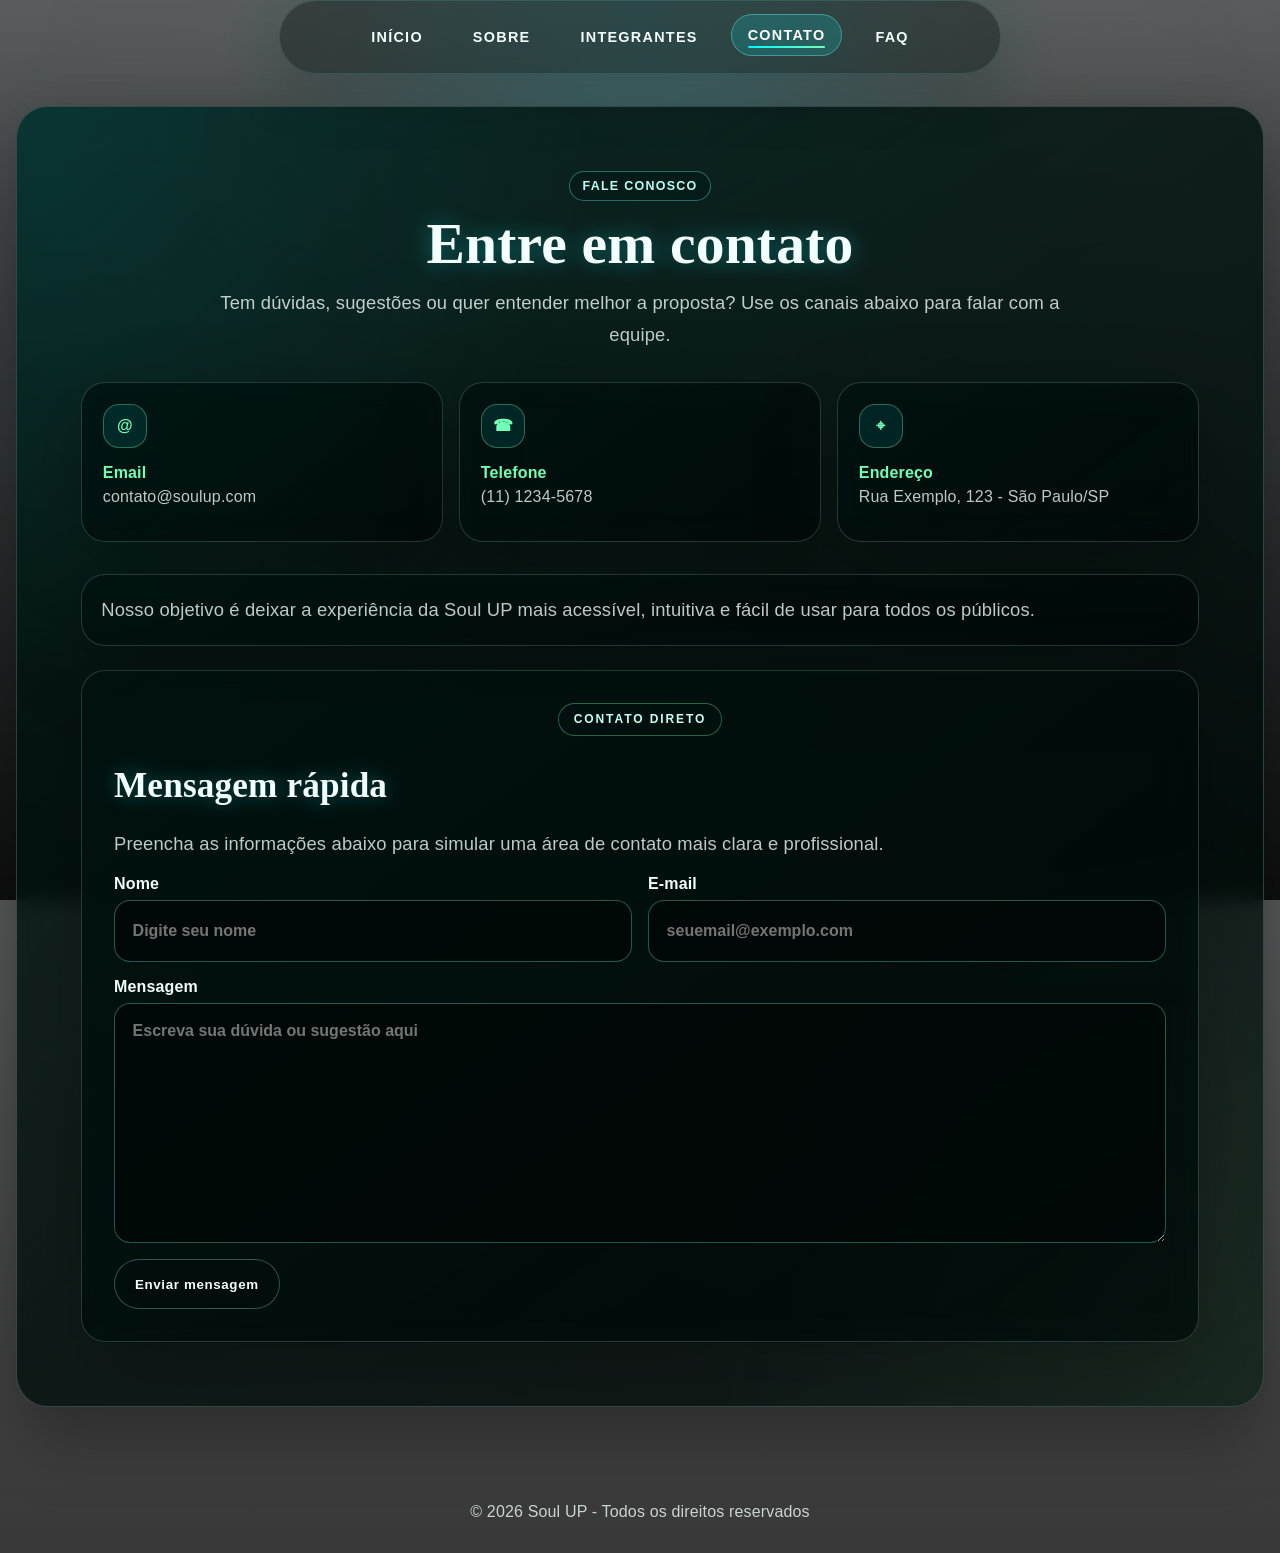
==== pages/contato.html @ 95132d2b "feat: Projeto atualizado com correções no style.css, apagando conflitos e codigos sem funcionalidade" ====
<!DOCTYPE html>
<html lang="pt-BR">
<head>
    <meta charset="UTF-8">
    <meta name="viewport" content="width=device-width, initial-scale=1.0">
    <title>Contato | Soul UP</title>
    <link rel="stylesheet" href="../css/style.css">
</head>
<body>
    <div class="layer-blur"></div>

    <div class="conteiner">
        <header>
            <button class="menu-toggle" type="button" aria-label="Abrir menu" aria-expanded="false" aria-controls="menu-principal">
                <span></span>
                <span></span>
                <span></span>
            </button>
            <nav class="main-menu" id="menu-principal" aria-label="Menu principal">
                <a href="../index.html">INÍCIO</a>
                <a href="sobre.html">SOBRE</a>
                <a href="integrantes.html">INTEGRANTES</a>
                <a href="contato.html" class="active">CONTATO</a>
                <a href="faq.html">FAQ</a>
            </nav>
        </header>

        <main class="contato page-content">
            <section class="page-hero">
                <span class="page-tag">Fale conosco</span>
                <h1>Entre em contato</h1>
                <p>Tem dúvidas, sugestões ou quer entender melhor a proposta? Use os canais abaixo para falar com a equipe.</p>
            </section>

            <ul class="contato-lista" aria-label="Canais de contato">
                <li><span class="contact-icon">@</span><strong>Email</strong><a href="mailto:contato@soulup.com">contato@soulup.com</a></li>
                <li><span class="contact-icon">☎</span><strong>Telefone</strong><a href="tel:+551112345678">(11) 1234-5678</a></li>
                <li><span class="contact-icon">⌖</span><strong>Endereço</strong><span>Rua Exemplo, 123 - São Paulo/SP</span></li>
            </ul>

            <div class="cta-box">
                <p>Nosso objetivo é deixar a experiência da Soul UP mais acessível, intuitiva e fácil de usar para todos os públicos.</p>
            </div>

            <form class="contact-form" action="#" method="post">
                <span class="form-tag">Contato direto</span>
                <h2>Mensagem rápida</h2>
                <p class="form-helper">Preencha as informações abaixo para simular uma área de contato mais clara e profissional.</p>
                <div class="form-grid">
                    <label class="form-field">
                        Nome
                        <input type="text" name="nome" placeholder="Digite seu nome">
                    </label>

                    <label class="form-field">
                        E-mail
                        <input type="email" name="email" placeholder="seuemail@exemplo.com">
                    </label>

                    <label class="form-field form-field--full">
                        Mensagem
                        <textarea name="mensagem" placeholder="Escreva sua dúvida ou sugestão aqui"></textarea>
                    </label>
                </div>
                <button class="form-button" type="button">Enviar mensagem</button>
            </form>
        </main>

        <footer>
            <p>© 2026 Soul UP - Todos os direitos reservados</p>
        </footer>
    </div>

    <script src="../js/menu.js"></script>
    <script src="../js/effects.js"></script>
</body>
</html>
---- css/style.css ----
/* =========================================================
Responsável por layout global, menu, home e páginas internas.
========================================================= */

* {
    margin: 0;
    padding: 0;
    box-sizing: border-box;
}

:root {
    --bg-dark: #00140f;
    --surface-strong: rgba(0, 12, 10, 0.82);
    --surface-card: rgba(0, 18, 16, 0.76);
    --surface-soft: rgba(0, 20, 18, 0.58);
    --surface-hover: rgba(0, 247, 255, 0.11);
    --primary: #00f7ff;
    --primary-soft: rgba(0, 247, 255, 0.16);
    --green: #72ffb6;
    --text: #f2fffc;
    --text-muted: rgba(242, 255, 252, 0.78);
    --border: rgba(111, 255, 240, 0.36);
    --line-soft: rgba(196, 255, 246, 0.18);
    --line-strong: rgba(114, 255, 182, 0.48);
    --shadow: 0 24px 70px rgba(0, 0, 0, 0.34);
    --radius-xl: 32px;
    --radius-lg: 24px;
    --radius-md: 18px;
    --title-font: 'Didot', 'Bodoni 72', 'Bodoni MT', 'Times New Roman', serif;
    --base-font: Arial, Helvetica, sans-serif;
}

html {
    scroll-behavior: smooth;
}

body {
    min-height: 100vh;
    overflow-x: hidden;
    font-family: var(--base-font);
    letter-spacing: 0.01em;
    color: var(--primary);
    background:
        linear-gradient(rgba(0, 6, 8, 0.48), rgba(0, 0, 0, 0.78)),
        url('../image/fundo.gif') center center / cover fixed no-repeat;
}

body::before,
body::after,
.layer-blur {
    content: '';
    position: fixed;
    inset: 0;
    pointer-events: none;
}

body::before {
    z-index: -2;
    opacity: 0.24;
    background:
        radial-gradient(circle at 20% 20%, rgba(0, 247, 255, 0.08), transparent 35%),
        radial-gradient(circle at 80% 10%, rgba(114, 255, 182, 0.08), transparent 30%),
        url('../image/fundo02.gif') center bottom / cover no-repeat;
    animation: backgroundFloat 12s ease-in-out infinite;
}

body::after {
    z-index: -1;
    background:
        linear-gradient(to bottom, rgba(0, 0, 0, 0.32), rgba(0, 10, 8, 0.58) 52%, rgba(0, 0, 0, 0.84)),
        radial-gradient(circle at 50% 0%, rgba(0, 247, 255, 0.16), transparent 38%);
}

.layer-blur {
    z-index: 0;
    background: radial-gradient(circle at 50% 18%, rgba(0, 247, 255, 0.08), transparent 38%);
}

img {
    max-width: 100%;
    display: block;
}

a {
    color: inherit;
}

button,
a,
summary,
input,
textarea {
    -webkit-tap-highlight-color: transparent;
}

*:focus-visible {
    outline: 3px solid rgba(114, 255, 182, 0.38);
    outline-offset: 3px;
}

.container,
.conteiner {
    position: relative;
    z-index: 1;
    width: 100%;
    min-height: 100vh;
    margin: 0 auto;
}

main,
section,
footer {
    position: relative;
    z-index: 1;
}

/* ===================== Menu ===================== */
header {
    position: sticky;
    top: 0;
    z-index: 1000;
    width: min(1180px, calc(100% - 2rem));
    margin: 0 auto;
    padding: 1rem 0;
    display: flex;
    align-items: center;
    justify-content: center;
    backdrop-filter: blur(14px);
}

header::before {
    content: '';
    position: absolute;
    inset: 0;
    left: 50%;
    width: min(720px, 100%);
    transform: translateX(-50%);
    border: 1px solid rgba(111, 255, 240, 0.12);
    border-radius: 999px;
    background: rgba(0, 9, 8, 0.36);
    box-shadow: 0 18px 60px rgba(0, 0, 0, 0.18);
    pointer-events: none;
}

.logo {
    display: none;
}

.main-menu {
    position: relative;
    z-index: 2;
    display: flex;
    align-items: center;
    justify-content: center;
    gap: 1rem;
}

.main-menu a {
    position: relative;
    padding: 0.75rem 1rem;
    border: 1px solid transparent;
    border-radius: 999px;
    color: var(--text);
    font-size: 0.9rem;
    font-weight: 800;
    letter-spacing: 0.08rem;
    text-decoration: none;
    transition: color 0.2s ease, border-color 0.2s ease, background 0.2s ease, transform 0.2s ease;
}

.main-menu a::after {
    content: '';
    position: absolute;
    left: 1rem;
    right: 1rem;
    bottom: 0.42rem;
    height: 2px;
    border-radius: 999px;
    background: linear-gradient(90deg, var(--primary), var(--green));
    opacity: 0;
    transform: scaleX(0.35);
    transition: opacity 0.2s ease, transform 0.2s ease;
}

.main-menu a:hover,
.main-menu a:focus-visible,
.main-menu a.active {
    color: #fff;
    border-color: var(--border);
    background: var(--primary-soft);
    transform: translateY(-2px);
    outline: none;
}

.main-menu a:hover::after,
.main-menu a:focus-visible::after,
.main-menu a.active::after {
    opacity: 1;
    transform: scaleX(1);
}

.menu-toggle {
    display: none;
    width: 46px;
    height: 46px;
    border: 1px solid var(--border);
    border-radius: 14px;
    background: rgba(0, 18, 16, 0.86);
    color: var(--text);
    cursor: pointer;
    align-items: center;
    justify-content: center;
    flex-direction: column;
    gap: 6px;
    box-shadow: 0 0 20px rgba(0, 247, 255, 0.18);
    touch-action: manipulation;
}

.menu-toggle span {
    width: 22px;
    height: 2px;
    display: block;
    border-radius: 999px;
    background: var(--text);
    transition: transform 0.2s ease, opacity 0.2s ease;
}

.menu-toggle.is-active span:nth-child(1) {
    transform: translateY(8px) rotate(45deg);
}

.menu-toggle.is-active span:nth-child(2) {
    opacity: 0;
}

.menu-toggle.is-active span:nth-child(3) {
    transform: translateY(-8px) rotate(-45deg);
}

/* ===================== Home / Hero ===================== */
.banner {
    min-height: calc(100vh - 72px);
    padding: clamp(3rem, 7vw, 6rem) 1rem;
    display: flex;
    align-items: center;
    justify-content: center;
    position: relative;
    overflow: hidden;
    text-align: center;
}

.banner::before {
    content: '';
    position: absolute;
    inset: 0;
    z-index: -1;
    background-image:
        linear-gradient(rgba(0, 0, 0, 0.16), rgba(0, 10, 8, 0.38)),
        url('../image/fundo.gif');
    background-size: cover;
    background-position: center calc(50% + var(--bg-parallax, 0px));
    filter: saturate(1.08) contrast(1.04);
    mask-image: url('../image/fundo02.gif');
    mask-size: cover;
    mask-position: center;
}

.banner::after {
    content: '';
    position: absolute;
    inset: 0;
    z-index: 0;
    background:
        linear-gradient(to top, rgba(0, 0, 0, 0.62), transparent 44%),
        radial-gradient(circle at center, rgba(0, 247, 255, 0.08), transparent 34%);
    pointer-events: none;
}

.hero-content {
    position: relative;
    z-index: 2;
    width: min(1080px, 100%);
    margin: 0 auto;
    padding: 0 1rem;
    transform: translate3d(0, var(--title-parallax, 0px), 0);
    transition: transform 0.12s linear;
}

.hero-eyebrow,
.card-kicker,
.form-tag {
    display: inline-flex;
    align-items: center;
    justify-content: center;
    width: fit-content;
    margin: 0 auto 1rem;
    padding: 0.55rem 0.9rem;
    border: 1px solid rgba(114, 255, 182, 0.35);
    border-radius: 999px;
    background: rgba(0, 18, 16, 0.68);
    color: #c8fff7;
    font-size: 0.75rem;
    font-weight: 800;
    letter-spacing: 0.12rem;
    text-transform: uppercase;
}

.banner .title {
    font-family: var(--title-font);
    font-size: clamp(3.2rem, 11vw, 8rem);
    line-height: 0.95;
    letter-spacing: 0.04rem;
    color: var(--primary);
    text-shadow: 0 0 14px rgba(0, 247, 255, 0.5), 0 0 42px rgba(0, 247, 255, 0.22);
    animation: titleFloat 4.5s ease-in-out infinite, titleGlow 2.8s ease-in-out infinite alternate, titlePulse 6s ease-in-out infinite;
    will-change: transform, text-shadow;
}

.subtitle {
    margin-top: 0.9rem;
    color: var(--primary);
    font-size: clamp(1rem, 2.5vw, 1.55rem);
    text-shadow: 0 0 16px rgba(0, 247, 255, 0.38);
}

.hero-description {
    width: min(720px, 100%);
    margin: 1.15rem auto 0;
    color: rgba(242, 255, 252, 0.86);
    font-size: clamp(1rem, 2vw, 1.18rem);
    line-height: 1.75;
    text-shadow: 0 0 18px rgba(0, 0, 0, 0.45);
}

.hero-actions {
    display: flex;
    justify-content: center;
    flex-wrap: wrap;
    gap: 0.9rem;
    margin-top: 1.7rem;
}

.btn-primary,
.btn-secondary,
.form-button {
    display: inline-flex;
    align-items: center;
    justify-content: center;
    min-height: 48px;
    padding: 0.9rem 1.25rem;
    border-radius: 999px;
    font-weight: 900;
    text-decoration: none;
    letter-spacing: 0.04rem;
    cursor: pointer;
    transition: transform 0.2s ease, box-shadow 0.2s ease, border-color 0.2s ease, background 0.2s ease;
}

.btn-primary {
    border: 1px solid rgba(114, 255, 182, 0.66);
    background: linear-gradient(135deg, rgba(0, 247, 255, 0.92), rgba(114, 255, 182, 0.92));
    color: #00100d;
    box-shadow: 0 18px 48px rgba(0, 247, 255, 0.22);
}

.btn-secondary,
.form-button {
    border: 1px solid rgba(196, 255, 246, 0.28);
    background: rgba(0, 16, 14, 0.62);
    color: var(--text);
}

.btn-primary:hover,
.btn-secondary:hover,
.form-button:hover,
.btn-primary:focus-visible,
.btn-secondary:focus-visible,
.form-button:focus-visible {
    transform: translateY(-3px);
    box-shadow: 0 22px 58px rgba(0, 247, 255, 0.24);
    outline: none;
}

.hero-glass-card {
    position: absolute;
    right: clamp(1rem, 5vw, 5rem);
    bottom: clamp(2rem, 8vw, 6rem);
    z-index: 2;
    width: min(300px, calc(100% - 2rem));
    padding: 1.25rem;
    border: 1px solid rgba(111, 255, 240, 0.22);
    border-radius: var(--radius-lg);
    background: rgba(0, 12, 10, 0.58);
    box-shadow: var(--shadow);
    backdrop-filter: blur(14px);
    text-align: left;
}

.hero-glass-card .card-kicker {
    margin: 0 0 0.8rem;
}

.hero-glass-card strong {
    display: block;
    color: var(--green);
    font-size: clamp(2rem, 4vw, 3rem);
    line-height: 1;
}

.hero-glass-card p {
    margin-top: 0.7rem;
    color: var(--text-muted);
    line-height: 1.55;
}

.experience-strip {
    width: min(1180px, calc(100% - 2rem));
    margin: -3.5rem auto 5rem;
    display: grid;
    grid-template-columns: repeat(3, minmax(0, 1fr));
    gap: 1rem;
    position: relative;
    z-index: 3;
}

.experience-card,
.info-card,
.faq-item,
.contact-form,
.contato-lista li,
.cta-box,
.journey-panel {
    border: 1px solid var(--line-soft);
    border-radius: var(--radius-lg);
    background: linear-gradient(145deg, rgba(0, 18, 16, 0.76), rgba(0, 8, 7, 0.62));
    box-shadow: 0 24px 80px rgba(0, 0, 0, 0.28);
    backdrop-filter: blur(16px);
}

.experience-card,
.info-card,
.faq-item,
.contato-lista li {
    transition: transform 0.22s ease, border-color 0.22s ease, box-shadow 0.22s ease;
}

.experience-card {
    min-height: 190px;
    padding: clamp(1.25rem, 2.5vw, 2rem);
}

.experience-card:hover,
.info-card:hover,
.faq-item:hover,
.contato-lista li:hover {
    transform: translateY(-6px);
    border-color: var(--line-strong);
    box-shadow: 0 30px 90px rgba(0, 247, 255, 0.13);
}

.experience-icon,
.info-icon,
.contact-icon {
    display: inline-flex;
    align-items: center;
    justify-content: center;
    width: 44px;
    height: 44px;
    margin-bottom: 1rem;
    border: 1px solid rgba(114, 255, 182, 0.34);
    border-radius: 16px;
    background: rgba(0, 247, 255, 0.09);
    color: var(--green);
    font-weight: 900;
}

.experience-card h2,
.info-card h3,
.faq-item h3,
.faq-item summary {
    margin-bottom: 0.55rem;
    color: #dffff9;
}

.experience-card p,
.info-card p,
.faq-item p {
    color: var(--text-muted);
    font-size: 1.02rem;
    line-height: 1.65;
}

/* ===================== Páginas internas ===================== */
.page-content {
    position: relative;
    overflow: hidden;
    width: min(1260px, calc(100% - 2rem));
    min-height: 68vh;
    margin: 2rem auto 4rem;
    padding: clamp(2rem, 5vw, 4.2rem);
    border: 1px solid rgba(196, 255, 246, 0.2);
    border-radius: var(--radius-xl);
    background: linear-gradient(145deg, rgba(0, 24, 20, 0.86), rgba(0, 8, 5, 0.72));
    box-shadow: var(--shadow);
    backdrop-filter: blur(10px);
}

.page-content::before {
    content: '';
    position: absolute;
    inset: 0;
    background:
        radial-gradient(circle at top left, rgba(0, 247, 255, 0.1), transparent 32%),
        radial-gradient(circle at bottom right, rgba(114, 255, 182, 0.08), transparent 32%);
    pointer-events: none;
}

.page-content > * {
    position: relative;
    z-index: 1;
}

.page-hero {
    width: min(850px, 100%);
    margin: 0 auto 2rem;
    text-align: center;
}

.page-tag {
    display: inline-block;
    margin-bottom: 0.8rem;
    padding: 0.45rem 0.8rem;
    border: 1px solid var(--border);
    border-radius: 999px;
    color: #bafff7;
    background: rgba(0, 25, 22, 0.58);
    font-size: 0.78rem;
    font-weight: 800;
    letter-spacing: 0.08rem;
    text-transform: uppercase;
}

.page-hero h1,
.page-hero h2,
.sobre h2,
.contato h2,
.faq h2 {
    margin-bottom: 0.8rem;
    font-family: var(--title-font);
    color: var(--text);
    font-size: clamp(2rem, 5vw, 3.6rem);
    line-height: 1.05;
    text-shadow: 0 0 22px rgba(0, 247, 255, 0.35);
    animation: titleGlow 3s ease-in-out infinite alternate;
}

.page-hero p,
.contato p,
.sobre p,
.sobre li {
    color: var(--text-muted);
    font-size: clamp(1rem, 1.6vw, 1.15rem);
    line-height: 1.7;
}

.info-grid {
    display: grid;
    grid-template-columns: repeat(2, minmax(0, 1fr));
    gap: 1rem;
}

.info-card {
    min-height: 190px;
    padding: clamp(1.7rem, 3.5vw, 2.6rem);
}

.info-grid--featured .info-card {
    min-height: 250px;
}

.journey-panel {
    margin-top: 1.2rem;
    padding: clamp(1.4rem, 3vw, 2.4rem);
}

.journey-panel h2 {
    margin-bottom: 1rem;
}

.journey-steps {
    display: grid;
    grid-template-columns: repeat(4, minmax(0, 1fr));
    gap: 1rem;
}

.journey-steps article {
    padding: 1rem;
    border: 1px solid rgba(196, 255, 246, 0.12);
    border-radius: var(--radius-md);
    background: rgba(0, 247, 255, 0.06);
}

.journey-steps strong {
    display: inline-flex;
    align-items: center;
    justify-content: center;
    width: 36px;
    height: 36px;
    margin-bottom: 0.7rem;
    border-radius: 50%;
    background: linear-gradient(135deg, var(--primary), var(--green));
    color: #00100d;
}

.journey-steps span {
    display: block;
    margin-bottom: 0.35rem;
    color: var(--text);
    font-weight: 900;
}

.journey-steps p {
    color: var(--text-muted);
    line-height: 1.55;
}

/* ===================== FAQ ===================== */
.faq-list {
    display: grid;
    gap: 1rem;
}

.faq-item {
    min-height: auto;
    padding: clamp(1.4rem, 3vw, 2rem);
}

.faq-item summary {
    cursor: pointer;
    list-style: none;
    font-size: 1.12rem;
    font-weight: 900;
    display: flex;
    align-items: center;
    justify-content: space-between;
    gap: 1rem;
}

.faq-item summary::-webkit-details-marker {
    display: none;
}

.faq-item summary::after {
    content: '+';
    display: inline-flex;
    align-items: center;
    justify-content: center;
    flex: 0 0 34px;
    width: 34px;
    height: 34px;
    border: 1px solid rgba(114, 255, 182, 0.35);
    border-radius: 50%;
    color: var(--green);
    transition: transform 0.2s ease, background 0.2s ease;
}

.faq-item[open] summary::after {
    content: '−';
    background: rgba(114, 255, 182, 0.12);
    transform: rotate(180deg);
}

.faq-item p {
    margin-top: 0.9rem;
}

/* ===================== Contato ===================== */
.contato-lista {
    display: grid;
    grid-template-columns: repeat(3, minmax(0, 1fr));
    gap: 1rem;
    margin: 2rem 0;
    padding: 0;
    list-style: none;
}

.contato-lista li {
    min-height: 160px;
    margin: 0;
    padding: 1.3rem;
    color: var(--text-muted);
}

.contato-lista strong {
    display: block;
    margin-bottom: 0.4rem;
    color: var(--green);
}

.contato-lista a {
    color: var(--text-muted);
    text-decoration: none;
}

.contato-lista a:hover,
.contato-lista a:focus-visible {
    color: #fff;
    text-decoration: underline;
    outline: none;
}

.cta-box {
    margin-top: 1.5rem;
    padding: 1.2rem;
    color: var(--text);
}

.contact-form {
    display: grid;
    gap: 1rem;
    margin-top: 1.5rem;
    padding: clamp(1.25rem, 3vw, 2rem);
}

.contact-form h2 {
    color: var(--text);
    font-size: clamp(1.5rem, 3vw, 2.2rem);
}

.form-helper {
    margin-top: -0.4rem;
    color: var(--text-muted);
}

.form-grid {
    display: grid;
    grid-template-columns: repeat(2, minmax(0, 1fr));
    gap: 1rem;
}

.form-field {
    display: grid;
    gap: 0.45rem;
    color: var(--text);
    font-weight: 700;
}

.form-field--full {
    grid-column: 1 / -1;
}

.form-field input,
.form-field textarea {
    width: 100%;
    min-height: 62px;
    padding: 1.08rem 1.1rem;
    border: 1px solid rgba(111, 255, 240, 0.32);
    border-radius: 16px;
    background: rgba(0, 6, 5, 0.68);
    color: var(--text);
    font: inherit;
    outline: none;
    transition: border-color 0.2s ease, box-shadow 0.2s ease, transform 0.2s ease;
}

.form-field textarea {
    min-height: 240px;
    resize: vertical;
}

.form-field input:focus,
.form-field textarea:focus {
    border-color: var(--green);
    box-shadow: 0 0 0 4px rgba(114, 255, 182, 0.12);
    transform: translateY(-2px);
}

.form-button {
    justify-self: start;
    min-height: 50px;
}

footer {
    width: min(1180px, calc(100% - 2rem));
    margin: 0 auto;
    padding: 2rem 0;
    color: var(--text-muted);
    text-align: center;
}

/* ===================== Animações ===================== */
@keyframes titleFloat {
    0%, 100% { transform: translateY(0) scale(1); }
    50% { transform: translateY(-8px) scale(1.025); }
}

@keyframes titleGlow {
    from { text-shadow: 0 0 18px rgba(0, 247, 255, 0.45), 0 0 38px rgba(114, 255, 182, 0.12); }
    to { text-shadow: 0 0 30px rgba(0, 247, 255, 0.78), 0 0 78px rgba(114, 255, 182, 0.3); }
}

@keyframes titlePulse {
    0%, 100% { filter: drop-shadow(0 0 0 rgba(0, 247, 255, 0)); }
    50% { filter: drop-shadow(0 0 14px rgba(0, 247, 255, 0.38)); }
}

@keyframes backgroundFloat {
    0%, 100% { transform: scale(1) translateY(0); }
    50% { transform: scale(1.04) translateY(-12px); }
}

/* ===================== Responsivo ===================== */
@media (max-width: 1024px) {
    .experience-strip,
    .journey-steps,
    .info-grid {
        grid-template-columns: repeat(2, minmax(0, 1fr));
    }

    .contato-lista {
        grid-template-columns: 1fr;
    }

    .hero-glass-card {
        position: relative;
        right: auto;
        bottom: auto;
        margin: 2rem auto 0;
    }
}

@media (max-width: 768px) {
    header {
        width: calc(100% - 1.5rem);
        min-height: 72px;
        justify-content: flex-end;
        padding: 0.8rem 0;
    }

    header::before {
        display: none;
    }

    .menu-toggle {
        position: relative;
        z-index: 1002;
        display: inline-flex;
    }

    .main-menu {
        position: fixed;
        top: 76px;
        left: 50%;
        width: min(92vw, 420px);
        max-height: calc(100vh - 96px);
        overflow-y: auto;
        transform: translateX(-50%) translateY(-12px) scale(0.98);
        opacity: 0;
        visibility: hidden;
        pointer-events: none;
        display: flex;
        flex-direction: column;
        align-items: stretch;
        gap: 0.65rem;
        padding: 1rem;
        border: 1px solid var(--border);
        border-radius: 22px;
        background: rgba(0, 15, 14, 0.96);
        box-shadow: 0 22px 70px rgba(0, 0, 0, 0.48), 0 0 26px rgba(0, 247, 255, 0.16);
        backdrop-filter: blur(16px);
        z-index: 1001;
        transition: opacity 0.2s ease, visibility 0.2s ease, transform 0.2s ease;
    }

    .main-menu.is-open,
    body.menu-open .main-menu {
        opacity: 1;
        visibility: visible;
        pointer-events: auto;
        transform: translateX(-50%) translateY(0) scale(1);
    }

    .main-menu a {
        width: 100%;
        padding: 0.95rem 1rem;
        border-radius: 16px;
        text-align: center;
        font-size: 0.95rem;
    }

    body.menu-open {
        overflow: hidden;
    }

    .banner {
        min-height: calc(100vh - 68px);
        padding-top: 2.5rem;
    }

    .hero-eyebrow {
        font-size: 0.68rem;
        letter-spacing: 0.08rem;
    }

    .experience-strip,
    .journey-steps,
    .info-grid,
    .form-grid {
        grid-template-columns: 1fr;
    }

    .experience-strip {
        margin-top: -2rem;
        margin-bottom: 3rem;
    }

    .hero-actions {
        align-items: stretch;
    }

    .btn-primary,
    .btn-secondary {
        width: min(100%, 330px);
    }

    .page-content {
        width: calc(100% - 1.5rem);
        margin-top: 1rem;
        padding: 1.25rem;
        border-radius: 22px;
    }
}

@media (max-width: 480px) {
    .banner .title {
        font-size: 3.6rem;
        line-height: 0.9;
    }

    .hero-description {
        font-size: 0.98rem;
    }

    .hero-glass-card,
    .experience-card,
    .info-card,
    .faq-item,
    .contact-form,
    .journey-panel {
        border-radius: 18px;
    }

    .page-content {
        width: calc(100% - 1rem);
        padding: 1rem;
    }

    .form-button {
        justify-self: stretch;
    }
}
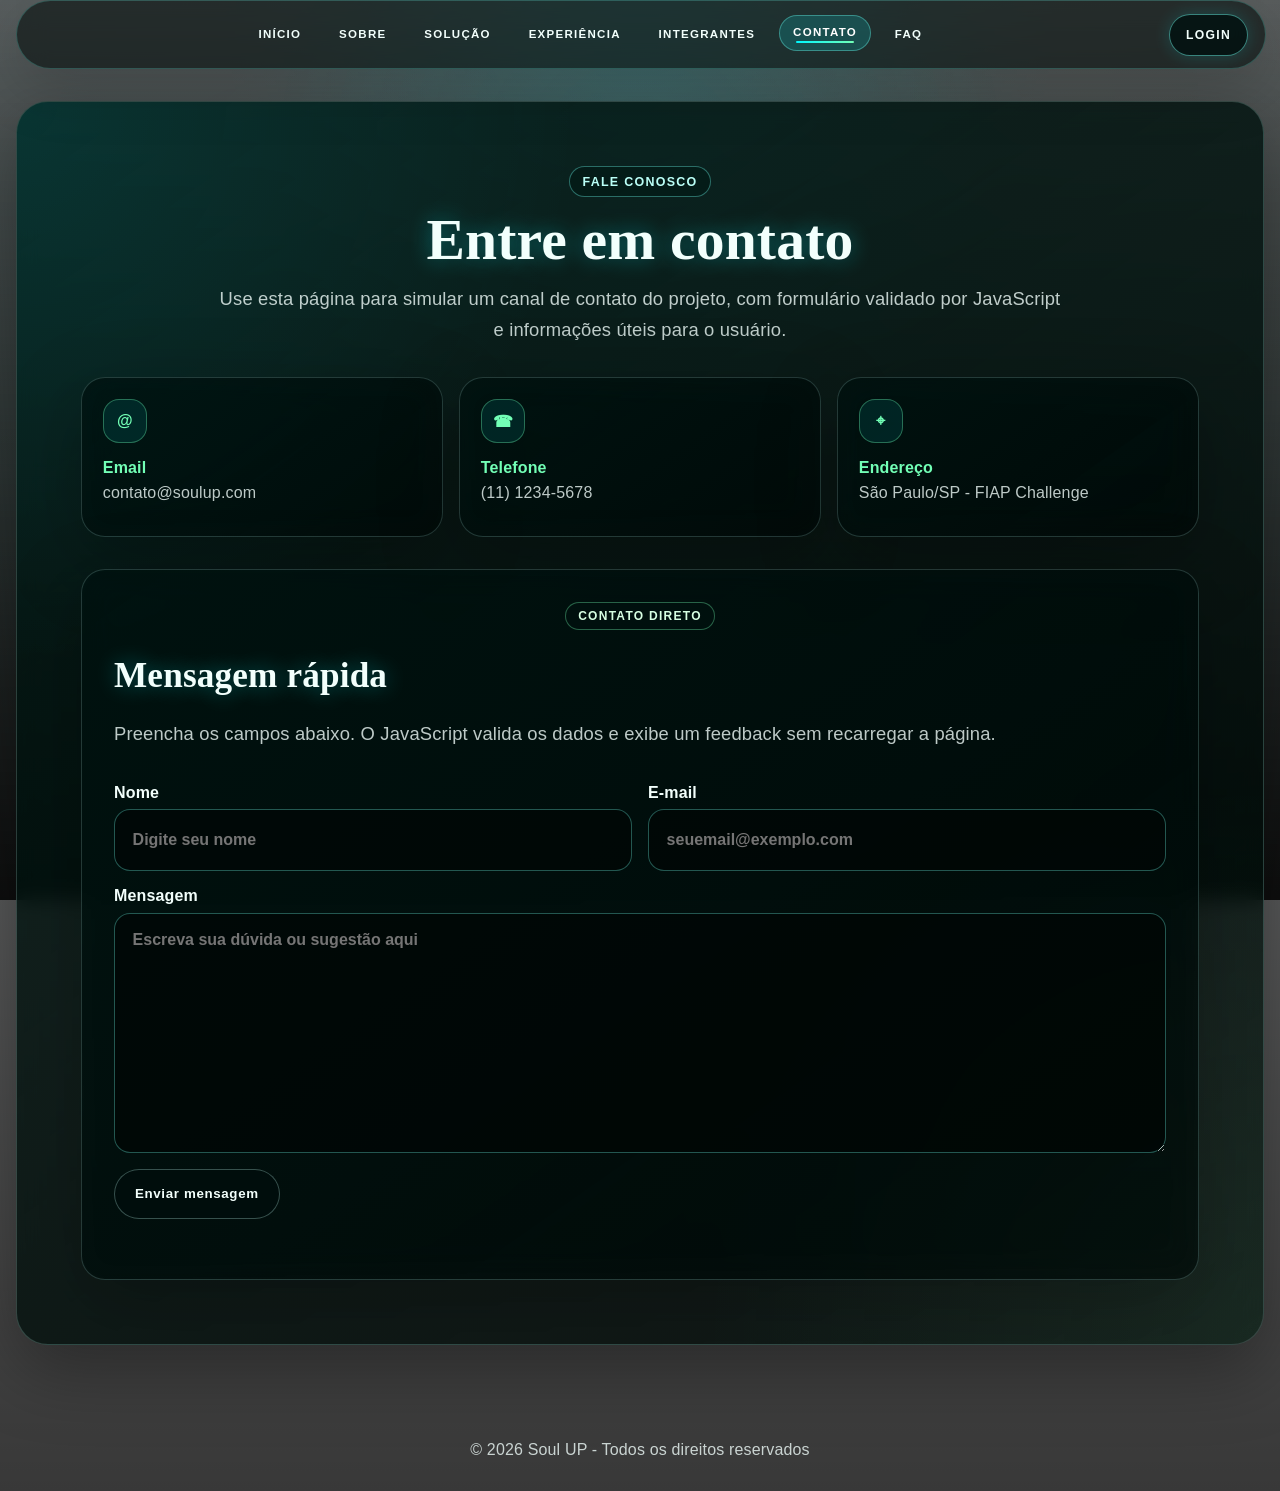
==== commit 4ba43881: "feat: criamos o login que leva para a pagina de EXPERIÊNCIA aonde o lumen mostra o nome do usuario, " ====
--- a/pages/contato.html
+++ b/pages/contato.html
@@ -19,50 +19,49 @@
             <nav class="main-menu" id="menu-principal" aria-label="Menu principal">
                 <a href="../index.html">INÍCIO</a>
                 <a href="sobre.html">SOBRE</a>
+                <a href="solucao.html">SOLUÇÃO</a>
+                <a href="experiencia.html">EXPERIÊNCIA</a>
                 <a href="integrantes.html">INTEGRANTES</a>
                 <a href="contato.html" class="active">CONTATO</a>
                 <a href="faq.html">FAQ</a>
             </nav>
+
+            <a href="login.html" class="login-corner">LOGIN</a>
         </header>
 
         <main class="contato page-content">
             <section class="page-hero">
                 <span class="page-tag">Fale conosco</span>
                 <h1>Entre em contato</h1>
-                <p>Tem dúvidas, sugestões ou quer entender melhor a proposta? Use os canais abaixo para falar com a equipe.</p>
+                <p>Use esta página para simular um canal de contato do projeto, com formulário validado por JavaScript e informações úteis para o usuário.</p>
             </section>
 
             <ul class="contato-lista" aria-label="Canais de contato">
                 <li><span class="contact-icon">@</span><strong>Email</strong><a href="mailto:contato@soulup.com">contato@soulup.com</a></li>
                 <li><span class="contact-icon">☎</span><strong>Telefone</strong><a href="tel:+551112345678">(11) 1234-5678</a></li>
-                <li><span class="contact-icon">⌖</span><strong>Endereço</strong><span>Rua Exemplo, 123 - São Paulo/SP</span></li>
+                <li><span class="contact-icon">⌖</span><strong>Endereço</strong><span>São Paulo/SP - FIAP Challenge</span></li>
             </ul>
 
-            <div class="cta-box">
-                <p>Nosso objetivo é deixar a experiência da Soul UP mais acessível, intuitiva e fácil de usar para todos os públicos.</p>
-            </div>
-
-            <form class="contact-form" action="#" method="post">
+            <form class="contact-form" action="#" method="post" novalidate>
                 <span class="form-tag">Contato direto</span>
                 <h2>Mensagem rápida</h2>
-                <p class="form-helper">Preencha as informações abaixo para simular uma área de contato mais clara e profissional.</p>
+                <p class="form-helper">Preencha os campos abaixo. O JavaScript valida os dados e exibe um feedback sem recarregar a página.</p>
                 <div class="form-grid">
                     <label class="form-field">
                         Nome
-                        <input type="text" name="nome" placeholder="Digite seu nome">
+                        <input type="text" name="nome" placeholder="Digite seu nome" required>
                     </label>
-
                     <label class="form-field">
                         E-mail
-                        <input type="email" name="email" placeholder="seuemail@exemplo.com">
+                        <input type="email" name="email" placeholder="seuemail@exemplo.com" required>
                     </label>
-
                     <label class="form-field form-field--full">
                         Mensagem
-                        <textarea name="mensagem" placeholder="Escreva sua dúvida ou sugestão aqui"></textarea>
+                        <textarea name="mensagem" placeholder="Escreva sua dúvida ou sugestão aqui" required></textarea>
                     </label>
                 </div>
-                <button class="form-button" type="button">Enviar mensagem</button>
+                <button class="form-button" type="submit">Enviar mensagem</button>
+                <p id="form-feedback" class="form-feedback" aria-live="polite"></p>
             </form>
         </main>
 
@@ -73,5 +72,6 @@
 
     <script src="../js/menu.js"></script>
     <script src="../js/effects.js"></script>
+    <script src="../js/contato.js"></script>
 </body>
-</html>+</html>
--- a/css/style.css
+++ b/css/style.css
@@ -60,7 +60,7 @@
     background:
         radial-gradient(circle at 20% 20%, rgba(0, 247, 255, 0.08), transparent 35%),
         radial-gradient(circle at 80% 10%, rgba(114, 255, 182, 0.08), transparent 30%),
-        url('../image/fundo02.gif') center bottom / cover no-repeat;
+        linear-gradient(135deg, rgba(0, 247, 255, 0.08), rgba(114, 255, 182, 0.04));
     animation: backgroundFloat 12s ease-in-out infinite;
 }
 
@@ -260,9 +260,6 @@
     background-size: cover;
     background-position: center calc(50% + var(--bg-parallax, 0px));
     filter: saturate(1.08) contrast(1.04);
-    mask-image: url('../image/fundo02.gif');
-    mask-size: cover;
-    mask-position: center;
 }
 
 .banner::after {
@@ -960,4 +957,992 @@
     }
 }
 
-
+/* ===================== Formulário ===================== */
+.form-feedback {
+    margin-top: 12px;
+    font-size: 0.95rem;
+    font-weight: 600;
+}
+
+.form-feedback.success {
+    color: #7CFF9B;
+}
+
+.form-feedback.error {
+    color: #FF8A8A;
+}
+
+/* =========================
+   SEÇÕES SOBRE: TECNOLOGIAS E ROADMAP
+========================= */
+.tech-panel,
+.roadmap-panel {
+    margin-top: 48px;
+    padding: 28px;
+    border-radius: 24px;
+    background: rgba(255, 255, 255, 0.06);
+    border: 1px solid rgba(255, 255, 255, 0.12);
+}
+
+.tech-panel h2,
+.roadmap-panel h2 {
+    margin-bottom: 16px;
+    font-size: 1.8rem;
+}
+
+.tech-panel p {
+    max-width: 850px;
+    line-height: 1.6;
+    opacity: 0.9;
+}
+
+.tech-list {
+    display: flex;
+    flex-wrap: wrap;
+    gap: 12px;
+    margin-top: 22px;
+}
+
+.tech-list span {
+    padding: 10px 16px;
+    border-radius: 999px;
+    background: rgba(124, 255, 155, 0.12);
+    border: 1px solid rgba(124, 255, 155, 0.25);
+    font-weight: 600;
+}
+
+.roadmap-list {
+    display: grid;
+    grid-template-columns: repeat(4, 1fr);
+    gap: 18px;
+    margin-top: 22px;
+}
+
+.roadmap-list article {
+    padding: 20px;
+    border-radius: 18px;
+    background: rgba(0, 0, 0, 0.22);
+    border: 1px solid rgba(255, 255, 255, 0.10);
+}
+
+.roadmap-list strong {
+    display: inline-flex;
+    width: 32px;
+    height: 32px;
+    align-items: center;
+    justify-content: center;
+    border-radius: 50%;
+    background: rgba(124, 255, 155, 0.18);
+    margin-bottom: 12px;
+}
+
+.roadmap-list h3 {
+    margin-bottom: 8px;
+    font-size: 1.1rem;
+}
+
+.roadmap-list p {
+    font-size: 0.95rem;
+    line-height: 1.5;
+    opacity: 0.85;
+}
+
+@media (max-width: 900px) {
+    .roadmap-list {
+        grid-template-columns: repeat(2, 1fr);
+    }
+}
+
+@media (max-width: 600px) {
+    .tech-panel,
+    .roadmap-panel {
+        padding: 22px;
+    }
+
+    .roadmap-list {
+        grid-template-columns: 1fr;
+    }
+}
+
+/* ===================== Ajustes finais - requisitos Front-End ===================== */
+.banner .title {
+    display: block;
+}
+
+.main-menu {
+    flex-wrap: wrap;
+    gap: 0.6rem;
+}
+
+.main-menu a {
+    white-space: nowrap;
+    font-size: clamp(0.72rem, 1vw, 0.88rem);
+}
+
+.about-main .page-hero,
+.solution-page .page-hero,
+.prototype-page .page-hero {
+    margin-bottom: 2.4rem;
+}
+
+.about-cards,
+.solution-flow,
+.prototype-grid,
+.mockup-panel {
+    display: grid;
+    gap: 1.25rem;
+}
+
+.about-cards,
+.solution-flow {
+    grid-template-columns: repeat(4, minmax(0, 1fr));
+}
+
+.solution-flow {
+    grid-template-columns: repeat(3, minmax(0, 1fr));
+}
+
+.about-card,
+.solution-step,
+.mockup-card,
+.prototype-result,
+.prototype-controls {
+    border: 1px solid var(--border);
+    border-radius: var(--radius-lg);
+    background: linear-gradient(145deg, rgba(0, 18, 16, 0.78), rgba(0, 8, 7, 0.62));
+    box-shadow: 0 22px 70px rgba(0, 0, 0, 0.24);
+    backdrop-filter: blur(10px);
+}
+
+.about-card,
+.solution-step,
+.mockup-card,
+.prototype-result {
+    padding: clamp(1.2rem, 3vw, 1.7rem);
+}
+
+.about-card span,
+.solution-step span {
+    display: inline-flex;
+    width: 42px;
+    height: 42px;
+    align-items: center;
+    justify-content: center;
+    margin-bottom: 1rem;
+    border: 1px solid rgba(114, 255, 182, 0.38);
+    border-radius: 50%;
+    background: rgba(0, 247, 255, 0.12);
+    color: #d7ffe3;
+    font-weight: 900;
+}
+
+.about-card h2,
+.solution-step h2,
+.mockup-card h2,
+.prototype-result h2 {
+    margin-bottom: 0.7rem;
+    color: #fff;
+    font-size: clamp(1.25rem, 2.5vw, 1.7rem);
+}
+
+.about-card p,
+.solution-step p,
+.mockup-card p,
+.prototype-result p {
+    color: var(--text-muted);
+    line-height: 1.7;
+}
+
+.mockup-panel {
+    grid-template-columns: 1.1fr 0.9fr;
+    align-items: stretch;
+    margin-top: 1.4rem;
+}
+
+.mockup-label,
+.form-tag {
+    display: inline-block;
+    margin-bottom: 0.8rem;
+    padding: 0.35rem 0.75rem;
+    border: 1px solid rgba(114, 255, 182, 0.35);
+    border-radius: 999px;
+    color: #d7ffe3;
+    font-size: 0.75rem;
+    font-weight: 800;
+    letter-spacing: 0.08rem;
+    text-transform: uppercase;
+}
+
+.progress-row,
+.prototype-score {
+    display: flex;
+    justify-content: space-between;
+    gap: 1rem;
+    padding: 0.9rem 0;
+    border-bottom: 1px solid var(--line-soft);
+    color: var(--text);
+}
+
+.progress-track {
+    height: 12px;
+    margin: 1rem 0;
+    overflow: hidden;
+    border-radius: 999px;
+    background: rgba(255, 255, 255, 0.12);
+}
+
+.progress-track span {
+    display: block;
+    height: 100%;
+    border-radius: inherit;
+    background: linear-gradient(90deg, var(--primary), var(--green));
+    transition: width 0.35s ease;
+}
+
+.prototype-grid {
+    grid-template-columns: minmax(220px, 320px) 1fr;
+    align-items: start;
+}
+
+.prototype-controls {
+    padding: 1rem;
+    display: grid;
+    gap: 0.8rem;
+}
+
+.prototype-option {
+    width: 100%;
+    padding: 1rem;
+    border: 1px solid transparent;
+    border-radius: 16px;
+    background: rgba(0, 247, 255, 0.08);
+    color: var(--text);
+    font-weight: 800;
+    cursor: pointer;
+    transition: transform 0.2s ease, border-color 0.2s ease, background 0.2s ease;
+}
+
+.prototype-option:hover,
+.prototype-option:focus-visible,
+.prototype-option.active {
+    transform: translateY(-2px);
+    border-color: var(--border);
+    background: rgba(114, 255, 182, 0.15);
+}
+
+.form-helper {
+    margin-bottom: 1.2rem;
+    color: var(--text-muted);
+    line-height: 1.6;
+}
+
+@media (max-width: 1100px) {
+    .about-cards,
+    .solution-flow {
+        grid-template-columns: repeat(2, minmax(0, 1fr));
+    }
+}
+
+@media (max-width: 768px) {
+    .main-menu {
+        flex-wrap: nowrap;
+        gap: 0.55rem;
+    }
+
+    .about-cards,
+    .solution-flow,
+    .mockup-panel,
+    .prototype-grid {
+        grid-template-columns: 1fr;
+    }
+
+    .main-menu a {
+        font-size: 0.9rem;
+        white-space: normal;
+    }
+}
+
+@media (max-width: 480px) {
+    .solution-step,
+    .about-card,
+    .mockup-card,
+    .prototype-result,
+    .prototype-controls {
+        border-radius: 18px;
+    }
+}
+
+.progress-track .progress-fill--65 { width: 65%; }
+.progress-track .progress-fill--60 { width: 60%; }
+
+/* ===================== Correção final: menu e experiência Lumën ===================== */
+header {
+    width: min(1280px, calc(100% - 2rem));
+    padding: 0.85rem 1rem;
+}
+
+header::before {
+    left: 0;
+    width: 100%;
+    transform: none;
+    border-color: rgba(111, 255, 240, 0.22);
+    background: rgba(0, 9, 8, 0.58);
+}
+
+.main-menu {
+    max-width: 100%;
+    flex-wrap: wrap;
+    gap: 0.45rem 0.6rem;
+    padding: 0.2rem;
+}
+
+.main-menu a {
+    padding: 0.7rem 0.82rem;
+    font-size: clamp(0.72rem, 0.9vw, 0.86rem);
+    line-height: 1;
+    white-space: nowrap;
+}
+
+.experience-page {
+    padding-bottom: clamp(2rem, 5vw, 4.5rem);
+}
+
+.lumen-experience-stage {
+    width: min(1050px, 100%);
+    margin: 0 auto;
+    display: grid;
+    grid-template-columns: minmax(0, 1fr);
+    justify-items: center;
+    gap: 1.35rem;
+}
+
+.lumen-experience-stage .experience-lumen {
+    position: relative;
+    right: auto;
+    bottom: auto;
+    width: min(390px, 100%);
+    z-index: 2;
+    animation: lumenFloat 3.8s ease-in-out infinite;
+}
+
+.lumen-experience-stage .experience-bubble {
+    width: min(520px, calc(100vw - 2.4rem));
+    min-height: 190px;
+    padding: clamp(1rem, 3vw, 1.35rem);
+    margin-bottom: 1.25rem;
+    text-align: center;
+}
+
+.lumen-experience-stage .experience-bubble .mockup-label {
+    margin-bottom: 0.7rem;
+}
+
+.lumen-experience-stage .experience-bubble h2 {
+    margin-bottom: 0.55rem;
+    font-size: clamp(1.45rem, 4vw, 2rem);
+}
+
+.lumen-message,
+.experience-summary p {
+    color: var(--text-muted);
+    font-size: clamp(0.96rem, 2.4vw, 1.06rem);
+    line-height: 1.65;
+}
+
+.experience-bubble.is-changing {
+    animation: suggestionPop 0.42s ease;
+}
+
+@keyframes suggestionPop {
+    0% { transform: translateY(0) scale(1); }
+    45% { transform: translateY(-4px) scale(1.025); }
+    100% { transform: translateY(0) scale(1); }
+}
+
+.experience-controls {
+    width: min(760px, 100%);
+    grid-template-columns: repeat(4, minmax(0, 1fr));
+    align-items: stretch;
+}
+
+.experience-summary {
+    width: min(760px, 100%);
+}
+
+.experience-summary .prototype-score {
+    align-items: center;
+}
+
+.experience-summary p {
+    margin-top: 0.85rem;
+}
+
+@media (max-width: 980px) {
+    header {
+        width: calc(100% - 1.5rem);
+    }
+
+    header::before {
+        border-radius: 24px;
+    }
+
+    .main-menu a {
+        padding: 0.68rem 0.72rem;
+        font-size: 0.76rem;
+    }
+
+    .experience-controls {
+        grid-template-columns: repeat(2, minmax(0, 1fr));
+    }
+}
+
+@media (max-width: 768px) {
+    header {
+        justify-content: flex-end;
+        padding: 0.8rem 0;
+    }
+
+    .main-menu {
+        flex-wrap: nowrap;
+        max-width: min(92vw, 420px);
+        padding: 1rem;
+        gap: 0.65rem;
+    }
+
+    .main-menu a {
+        white-space: normal;
+        line-height: 1.25;
+        font-size: 0.92rem;
+        padding: 0.95rem 1rem;
+    }
+
+    .lumen-experience-stage .experience-lumen {
+        width: min(340px, 100%);
+    }
+
+    .lumen-experience-stage .lumen-mascot {
+        transform: scale(0.88);
+        transform-origin: top center;
+        margin-bottom: -34px;
+    }
+
+    .experience-controls {
+        grid-template-columns: 1fr;
+    }
+}
+
+@media (max-width: 480px) {
+    header {
+        width: calc(100% - 1rem);
+    }
+
+    .lumen-experience-stage .experience-bubble {
+        min-height: auto;
+        border-width: 2px;
+    }
+
+    .lumen-experience-stage .experience-bubble::after {
+        right: 50%;
+        transform: translateX(50%) rotate(45deg);
+    }
+}
+
+/* ===================== Ajuste responsivo final - Experiência Interativa ===================== */
+.experience-page {
+    width: min(1180px, calc(100% - 1.25rem));
+    overflow: hidden;
+}
+
+.lumen-experience-stage {
+    overflow: hidden;
+    padding-inline: clamp(0.15rem, 2vw, 1rem);
+}
+
+.lumen-experience-stage .experience-lumen {
+    max-width: 100%;
+    transform: none;
+    animation: experienceLumenFloat 3.8s ease-in-out infinite;
+}
+
+@keyframes experienceLumenFloat {
+    0%, 100% { transform: translateY(0); }
+    50% { transform: translateY(-12px); }
+}
+
+.lumen-experience-stage .lumen-mascot {
+    margin-inline: auto;
+}
+
+.experience-controls,
+.experience-summary,
+.lumen-experience-stage .experience-bubble {
+    max-width: 100%;
+}
+
+.experience-controls .prototype-option {
+    min-width: 0;
+    white-space: normal;
+    line-height: 1.25;
+}
+
+@media (max-width: 768px) {
+    .experience-page {
+        width: min(100% - 1rem, 680px);
+        margin-top: 1rem;
+        padding: clamp(1.1rem, 5vw, 1.6rem);
+        border-radius: 22px;
+    }
+
+    .experience-page .page-hero {
+        margin-bottom: 1.25rem;
+    }
+
+    .experience-page .page-hero h1 {
+        font-size: clamp(2rem, 9vw, 2.75rem);
+    }
+
+    .experience-page .page-hero p {
+        font-size: 0.98rem;
+        line-height: 1.6;
+    }
+
+    .lumen-experience-stage {
+        gap: 1rem;
+        padding-inline: 0;
+    }
+
+    .lumen-experience-stage .experience-lumen {
+        width: min(100%, 330px);
+        display: flex;
+        align-items: center;
+        justify-content: center;
+    }
+
+    .lumen-experience-stage .experience-bubble {
+        width: min(100%, 320px);
+        margin-bottom: 0.65rem;
+        padding: 1rem;
+        border-radius: 22px;
+        text-align: center;
+    }
+
+    .lumen-experience-stage .experience-bubble h2 {
+        font-size: clamp(1.35rem, 7vw, 1.75rem);
+    }
+
+    .lumen-message,
+    .experience-summary p {
+        font-size: 0.94rem;
+        line-height: 1.55;
+    }
+
+    .lumen-experience-stage .lumen-mascot {
+        width: 230px;
+        height: 260px;
+        transform: scale(0.74);
+        transform-origin: top center;
+        margin-top: -0.2rem;
+        margin-bottom: -4.6rem;
+    }
+
+    .experience-controls {
+        width: 100%;
+        padding: 0.85rem;
+        grid-template-columns: 1fr;
+        gap: 0.65rem;
+        border-radius: 20px;
+    }
+
+    .experience-controls .prototype-option {
+        padding: 0.9rem 0.95rem;
+        border-radius: 14px;
+        font-size: 0.95rem;
+    }
+
+    .experience-summary {
+        width: 100%;
+        padding: 1rem;
+        border-radius: 20px;
+    }
+
+    .experience-summary .prototype-score {
+        flex-direction: column;
+        align-items: flex-start;
+        gap: 0.35rem;
+    }
+
+    .experience-summary .prototype-score strong {
+        font-size: 1.6rem;
+    }
+}
+
+@media (max-width: 420px) {
+    .experience-page {
+        width: calc(100% - 0.7rem);
+        padding: 1rem 0.85rem;
+    }
+
+    .lumen-experience-stage .experience-lumen {
+        width: min(100%, 292px);
+    }
+
+    .lumen-experience-stage .experience-bubble {
+        width: 100%;
+        padding: 0.9rem;
+    }
+
+    .lumen-experience-stage .lumen-mascot {
+        transform: scale(0.66);
+        margin-top: -0.45rem;
+        margin-bottom: -5.6rem;
+    }
+
+    .experience-controls,
+    .experience-summary {
+        padding: 0.75rem;
+    }
+
+    .experience-controls .prototype-option {
+        padding: 0.85rem;
+        font-size: 0.9rem;
+    }
+}
+
+
+/* ===================== Login ===================== */
+.login-page {
+    overflow: hidden;
+}
+
+.login-layout {
+    width: min(1080px, 100%);
+    margin: 0 auto;
+    display: grid;
+    grid-template-columns: minmax(0, 1fr) minmax(280px, 0.85fr);
+    gap: clamp(1rem, 3vw, 1.6rem);
+    align-items: stretch;
+}
+
+.login-card,
+.login-users {
+    border: 1px solid var(--border);
+    border-radius: var(--radius-lg);
+    background: linear-gradient(145deg, rgba(0, 20, 18, 0.84), rgba(0, 8, 7, 0.72));
+    box-shadow: 0 20px 60px rgba(0, 0, 0, 0.28);
+    backdrop-filter: blur(12px);
+}
+
+.login-card {
+    padding: clamp(1.25rem, 4vw, 2rem);
+    display: grid;
+    gap: 1rem;
+}
+
+.login-card__header h2,
+.login-users h2 {
+    margin: 0.45rem 0 0.45rem;
+    color: var(--text);
+    font-size: clamp(1.45rem, 4vw, 2.1rem);
+    line-height: 1.1;
+}
+
+.login-card__header p,
+.login-users p {
+    color: var(--text-muted);
+    line-height: 1.6;
+}
+
+.login-submit {
+    width: 100%;
+    margin-top: 0.2rem;
+}
+
+.login-users {
+    padding: clamp(1.1rem, 3vw, 1.5rem);
+}
+
+.user-demo-list {
+    margin-top: 1rem;
+    display: grid;
+    gap: 0.75rem;
+}
+
+.user-demo {
+    width: 100%;
+    padding: 0.85rem;
+    border: 1px solid rgba(111, 255, 240, 0.22);
+    border-radius: 16px;
+    background: rgba(0, 247, 255, 0.08);
+    color: var(--text);
+    text-align: left;
+    cursor: pointer;
+    transition: transform 0.2s ease, border-color 0.2s ease, background 0.2s ease;
+}
+
+.user-demo strong,
+.user-demo span {
+    display: block;
+}
+
+.user-demo strong {
+    margin-bottom: 0.25rem;
+    font-size: 0.98rem;
+}
+
+.user-demo span {
+    color: var(--text-muted);
+    font-size: 0.86rem;
+    overflow-wrap: anywhere;
+}
+
+.user-demo:hover,
+.user-demo:focus-visible {
+    transform: translateY(-2px);
+    border-color: var(--line-strong);
+    background: rgba(114, 255, 182, 0.12);
+}
+
+.login-modal {
+    position: fixed;
+    inset: 0;
+    z-index: 2000;
+    display: none;
+    place-items: center;
+    padding: 1rem;
+}
+
+.login-modal.is-open {
+    display: grid;
+}
+
+.login-modal__overlay {
+    position: absolute;
+    inset: 0;
+    background: rgba(0, 0, 0, 0.72);
+    backdrop-filter: blur(8px);
+}
+
+.login-modal__box {
+    position: relative;
+    z-index: 1;
+    width: min(440px, 100%);
+    padding: clamp(1.4rem, 5vw, 2rem);
+    border: 1px solid var(--border);
+    border-radius: 26px;
+    background: linear-gradient(145deg, rgba(0, 20, 18, 0.96), rgba(0, 7, 6, 0.94));
+    box-shadow: 0 28px 80px rgba(0, 0, 0, 0.48);
+    color: var(--text);
+    text-align: center;
+    animation: modalPop 0.28s ease;
+}
+
+.login-modal__close {
+    position: absolute;
+    top: 0.8rem;
+    right: 0.85rem;
+    width: 34px;
+    height: 34px;
+    border: 1px solid rgba(111, 255, 240, 0.24);
+    border-radius: 50%;
+    background: rgba(255, 255, 255, 0.05);
+    color: var(--text);
+    font-size: 1.3rem;
+    cursor: pointer;
+}
+
+.login-modal__icon {
+    width: 58px;
+    height: 58px;
+    margin: 0 auto 1rem;
+    display: grid;
+    place-items: center;
+    border-radius: 50%;
+    border: 1px solid var(--border);
+    font-size: 1.7rem;
+    font-weight: 900;
+    color: var(--primary);
+    background: rgba(0, 247, 255, 0.12);
+    box-shadow: 0 0 26px rgba(0, 247, 255, 0.22);
+}
+
+.login-modal--success .login-modal__icon {
+    color: var(--green);
+    background: rgba(114, 255, 182, 0.12);
+    box-shadow: 0 0 26px rgba(114, 255, 182, 0.22);
+}
+
+.login-modal__box h2 {
+    margin-bottom: 0.65rem;
+    font-size: clamp(1.45rem, 6vw, 2rem);
+}
+
+.login-modal__box p {
+    color: var(--text-muted);
+    line-height: 1.6;
+}
+
+.login-modal__countdown {
+    margin-top: 0.9rem;
+    color: var(--green) !important;
+    font-weight: 800;
+}
+
+.login-modal__button {
+    margin-top: 1rem;
+    width: 100%;
+}
+
+@keyframes modalPop {
+    from {
+        opacity: 0;
+        transform: translateY(14px) scale(0.96);
+    }
+    to {
+        opacity: 1;
+        transform: translateY(0) scale(1);
+    }
+}
+
+@media (max-width: 1120px) {
+    header {
+        width: min(1240px, calc(100% - 1rem));
+    }
+
+    header::before {
+        width: min(100%, 1060px);
+    }
+
+    .main-menu {
+        gap: 0.45rem;
+    }
+
+    .main-menu a {
+        padding-inline: 0.65rem;
+        letter-spacing: 0.055rem;
+    }
+}
+
+@media (max-width: 860px) {
+    .login-layout {
+        grid-template-columns: 1fr;
+    }
+}
+
+@media (max-width: 768px) {
+    .login-page {
+        width: min(100% - 1rem, 680px);
+        padding: clamp(1.1rem, 5vw, 1.6rem);
+    }
+
+    .login-layout {
+        gap: 1rem;
+    }
+
+    .login-card,
+    .login-users {
+        border-radius: 22px;
+    }
+
+    .user-demo {
+        padding: 0.8rem;
+    }
+}
+
+/* ===================== Login fora do menu ===================== */
+.login-corner {
+    position: relative;
+    z-index: 1003;
+    display: inline-flex;
+    align-items: center;
+    justify-content: center;
+    min-height: 42px;
+    margin-left: 0.75rem;
+    padding: 0.7rem 1rem;
+    border: 1px solid rgba(111, 255, 240, 0.48);
+    border-radius: 999px;
+    color: var(--text);
+    background: rgba(0, 18, 16, 0.82);
+    box-shadow: 0 0 18px rgba(0, 247, 255, 0.16);
+    font-size: clamp(0.76rem, 0.9vw, 0.86rem);
+    font-weight: 900;
+    letter-spacing: 0.08rem;
+    line-height: 1;
+    text-decoration: none;
+    white-space: nowrap;
+    transition: transform 0.2s ease, background 0.2s ease, border-color 0.2s ease, box-shadow 0.2s ease;
+}
+
+.login-corner:hover,
+.login-corner:focus-visible,
+.login-corner.active {
+    color: #fff;
+    border-color: rgba(111, 255, 240, 0.85);
+    background: rgba(0, 247, 255, 0.16);
+    box-shadow: 0 0 24px rgba(0, 247, 255, 0.28);
+    transform: translateY(-2px);
+    outline: none;
+}
+
+@media (min-width: 769px) {
+    header {
+        justify-content: center;
+    }
+
+    header .login-corner {
+        position: absolute;
+        right: 1rem;
+        top: 50%;
+        margin-left: 0;
+        transform: translateY(-50%);
+    }
+
+    header .login-corner:hover,
+    header .login-corner:focus-visible,
+    header .login-corner.active {
+        transform: translateY(-50%) scale(1.04);
+    }
+
+    .main-menu {
+        padding-right: 6.4rem;
+        padding-left: 0.2rem;
+    }
+}
+
+@media (max-width: 768px) {
+    header {
+        display: flex;
+        align-items: center;
+        justify-content: space-between;
+        gap: 0.75rem;
+    }
+
+    .menu-toggle {
+        order: 1;
+        flex: 0 0 auto;
+    }
+
+    .login-corner {
+        order: 2;
+        margin-left: auto;
+        padding: 0.68rem 0.9rem;
+        font-size: 0.76rem;
+    }
+
+    .login-corner:hover,
+    .login-corner:focus-visible,
+    .login-corner.active {
+        transform: scale(1.03);
+    }
+
+    .main-menu {
+        order: 3;
+    }
+}
+
+@media (max-width: 420px) {
+    .login-corner {
+        padding: 0.62rem 0.78rem;
+        font-size: 0.7rem;
+        letter-spacing: 0.055rem;
+    }
+}
